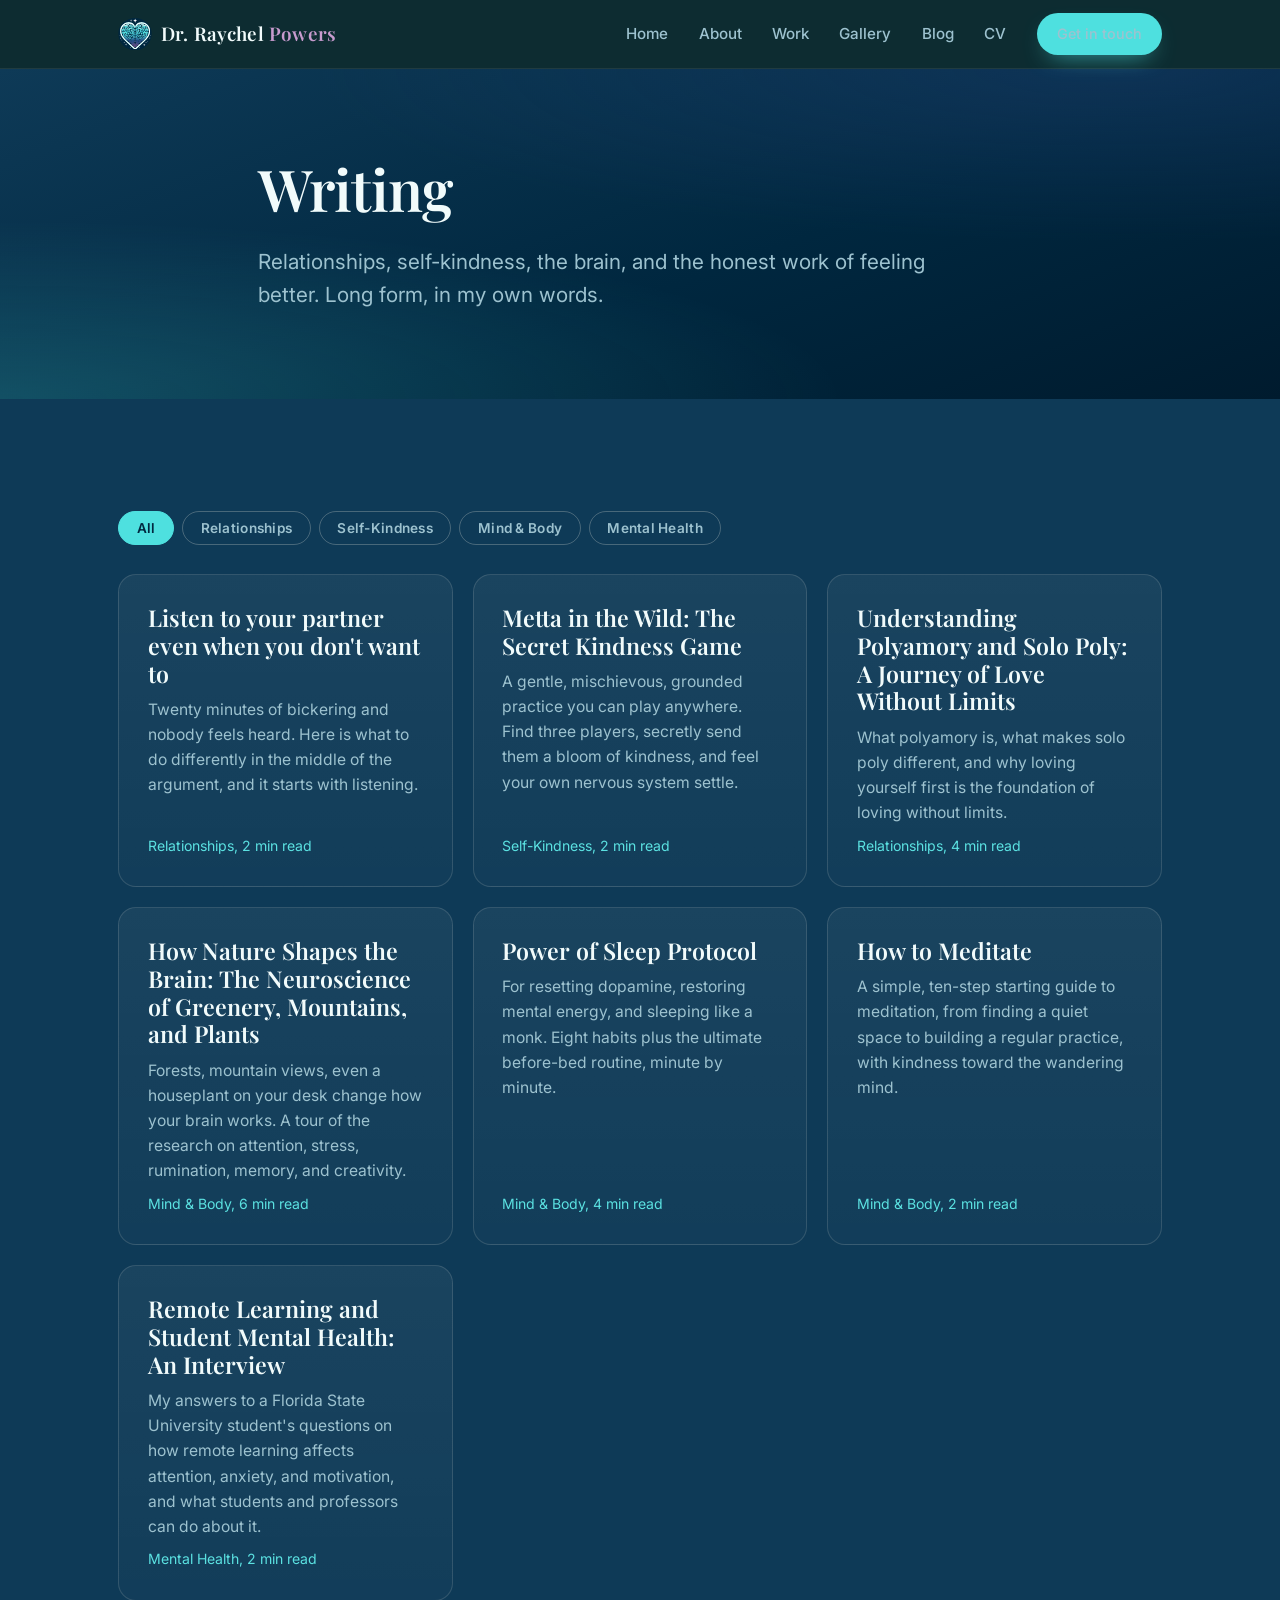
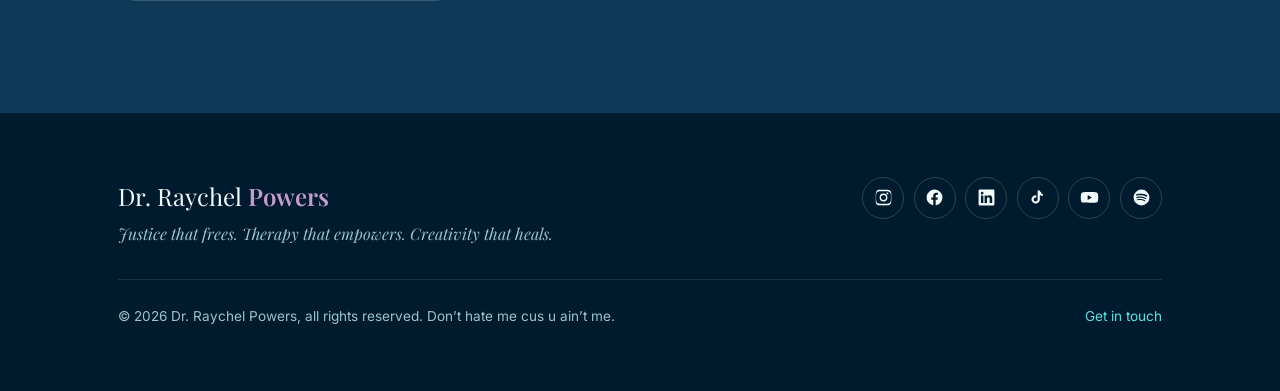
==== blog/index.html @ 09ba2dc1 "Add blog: 7 published posts, blog index, RSS feed, Markdown builder Posts are written in _content/bl" ====
<!DOCTYPE html>
<html lang="en">
<head>
  <meta charset="UTF-8" />
  <meta name="viewport" content="width=device-width, initial-scale=1" />
  <title>Writing | Dr. Raychel Powers</title>
  <meta name="description" content="Essays and practical guides on relationships, self-kindness, the brain, and mental health from licensed psychologist Dr. Raychel Powers." />
  <meta name="author" content="Dr. Raychel Powers" />
  <meta name="theme-color" content="#00273f" />
  <link rel="canonical" href="https://drpowers.org/blog/" />
  <link rel="icon" href="../assets/favicon-heart.svg" type="image/svg+xml" />
  <link rel="alternate" type="application/rss+xml" title="Dr. Raychel Powers, writing" href="https://drpowers.org/feed.xml" />

  <meta property="og:type" content="website" />
  <meta property="og:site_name" content="Dr. Raychel Powers" />
  <meta property="og:title" content="Writing | Dr. Raychel Powers" />
  <meta property="og:description" content="Essays and practical guides on relationships, self-kindness, the brain, and mental health from licensed psychologist Dr. Raychel Powers." />
  <meta property="og:url" content="https://drpowers.org/blog/" />
  <meta property="og:image" content="https://drpowers.org/assets/headshot-closeup.jpg" />
  <meta name="twitter:card" content="summary_large_image" />

  <link rel="preconnect" href="https://fonts.googleapis.com" />
  <link rel="preconnect" href="https://fonts.gstatic.com" crossorigin />
  <link href="https://fonts.googleapis.com/css2?family=Playfair+Display:ital,wght@0,400;0,500;0,600;0,700;1,400;1,500;1,600&family=Inter:wght@400;500;600;700&display=swap" rel="stylesheet" />
  <link rel="stylesheet" href="../css/style.css" />
</head>
<body>
  <a class="skip-link" href="#main">Skip to content</a>
  <header id="site-header" class="site-header" aria-label="Primary"></header>

  <main id="main">
    <section class="post-hero blog-hero">
      <div class="wrap post-hero__inner">
        <h1>Writing</h1>
        <p class="about-lead">Relationships, self-kindness, the brain, and the honest work of feeling better. Long form, in my own words.</p>
      </div>
    </section>

    <section class="blog blog-list">
      <div class="wrap">
        <div class="gal-filters blog-filters" role="group" aria-label="Filter by topic"><button class="chip" type="button" aria-pressed="true" data-cat="All">All</button><button class="chip" type="button" aria-pressed="false" data-cat="Relationships">Relationships</button><button class="chip" type="button" aria-pressed="false" data-cat="Self-Kindness">Self-Kindness</button><button class="chip" type="button" aria-pressed="false" data-cat="Mind &amp; Body">Mind &amp; Body</button><button class="chip" type="button" aria-pressed="false" data-cat="Mental Health">Mental Health</button></div>
        <div class="blog-grid">
          <a class="blog-card post-card" href="listen-to-your-partner/" data-cat="Relationships">
            <h3>Listen to your partner even when you don&#x27;t want to</h3>
            <p>Twenty minutes of bickering and nobody feels heard. Here is what to do differently in the middle of the argument, and it starts with listening.</p>
            <span class="post-card__meta">Relationships, 2 min read</span>
          </a>
          <a class="blog-card post-card" href="metta-in-the-wild/" data-cat="Self-Kindness">
            <h3>Metta in the Wild: The Secret Kindness Game</h3>
            <p>A gentle, mischievous, grounded practice you can play anywhere. Find three players, secretly send them a bloom of kindness, and feel your own nervous system settle.</p>
            <span class="post-card__meta">Self-Kindness, 2 min read</span>
          </a>
          <a class="blog-card post-card" href="solo-poly/" data-cat="Relationships">
            <h3>Understanding Polyamory and Solo Poly: A Journey of Love Without Limits</h3>
            <p>What polyamory is, what makes solo poly different, and why loving yourself first is the foundation of loving without limits.</p>
            <span class="post-card__meta">Relationships, 4 min read</span>
          </a>
          <a class="blog-card post-card" href="how-nature-shapes-the-brain/" data-cat="Mind &amp; Body">
            <h3>How Nature Shapes the Brain: The Neuroscience of Greenery, Mountains, and Plants</h3>
            <p>Forests, mountain views, even a houseplant on your desk change how your brain works. A tour of the research on attention, stress, rumination, memory, and creativity.</p>
            <span class="post-card__meta">Mind &amp; Body, 6 min read</span>
          </a>
          <a class="blog-card post-card" href="power-of-sleep-protocol/" data-cat="Mind &amp; Body">
            <h3>Power of Sleep Protocol</h3>
            <p>For resetting dopamine, restoring mental energy, and sleeping like a monk. Eight habits plus the ultimate before-bed routine, minute by minute.</p>
            <span class="post-card__meta">Mind &amp; Body, 4 min read</span>
          </a>
          <a class="blog-card post-card" href="how-to-meditate/" data-cat="Mind &amp; Body">
            <h3>How to Meditate</h3>
            <p>A simple, ten-step starting guide to meditation, from finding a quiet space to building a regular practice, with kindness toward the wandering mind.</p>
            <span class="post-card__meta">Mind &amp; Body, 2 min read</span>
          </a>
          <a class="blog-card post-card" href="remote-learning-student-mental-health/" data-cat="Mental Health">
            <h3>Remote Learning and Student Mental Health: An Interview</h3>
            <p>My answers to a Florida State University student&#x27;s questions on how remote learning affects attention, anxiety, and motivation, and what students and professors can do about it.</p>
            <span class="post-card__meta">Mental Health, 2 min read</span>
          </a>
        </div>
      </div>
    </section>
  </main>
  <script>
    (function () {
      var chips = document.querySelectorAll(".blog-filters .chip");
      var cards = document.querySelectorAll(".post-card");
      chips.forEach(function (c) {
        c.addEventListener("click", function () {
          chips.forEach(function (x) { x.setAttribute("aria-pressed", "false"); });
          c.setAttribute("aria-pressed", "true");
          var cat = c.getAttribute("data-cat");
          cards.forEach(function (card) {
            card.hidden = !(cat === "All" || card.getAttribute("data-cat") === cat);
          });
        });
      });
    })();
  </script>

  <footer id="site-footer" class="site-footer"></footer>
  <script src="../js/script.js"></script>
</body>
</html>
---- css/style.css ----
/* ============================================================
   Dr. Raychel Powers — drraychelpowers.com
   Palette: dusk over deep water (teal-charcoal + sunset gold + rebel coral)
   ============================================================ */

:root {
  /* Color — matched to the exact Dr Powers brain-heart logo palette */
  --ink:      #00273f;   /* deep navy — the logo badge                */
  --ink-2:    #0e3a57;   /* raised dark surface                       */
  --ink-3:    #001b2e;   /* deepest, for footer                       */
  --paper:    #eef4f5;   /* cool off-white — light sections           */
  --paper-2:  #e1ebed;   /* cool raised surface                       */
  --gold:     #4ee0df;   /* bright cyan — primary accent / CTA        */
  --gold-deep:#0a7fa7;   /* deep teal — hover                         */
  --coral:    #2b4a86;   /* logo mid-brain blue — secondary accent    */
  --sky:      #5be1e1;   /* light cyan — links / highlights on ink    */
  --purple:   #7d4d84;   /* logo purple — base of the brain gradient  */
  --purple-deep:#5e3a64;
  --brand-purple:#c79bce; /* lightened logo mauve for the "Powers" name accent */

  --text-light: #f1fbfb; /* on dark   */
  --text-dim:   #9dc2cf; /* muted on dark */
  --text-dark:  #00273f; /* on light  */
  --text-mute:  #4d6b76; /* muted on light */

  /* Type — professional editorial pairing */
  --display: "Playfair Display", Georgia, "Times New Roman", serif;
  --body: "Inter", system-ui, -apple-system, "Segoe UI", sans-serif;

  /* Space + shape */
  --wrap: 1140px;
  --gutter: clamp(1.25rem, 4vw, 3rem);
  --radius: 18px;
  --radius-sm: 11px;
  --shadow: 0 18px 50px -22px rgba(0, 18, 32, .55);
  --shadow-soft: 0 10px 30px -16px rgba(0, 18, 32, .4);

  --ease: cubic-bezier(.2, .7, .2, 1);
}

/* ---------- Reset / base ---------- */
*, *::before, *::after { box-sizing: border-box; }
html { scroll-behavior: smooth; -webkit-text-size-adjust: 100%; }
@media (prefers-reduced-motion: reduce) { html { scroll-behavior: auto; } }

body {
  margin: 0;
  font-family: var(--body);
  color: var(--text-dark);
  background: var(--ink);
  line-height: 1.6;
  -webkit-font-smoothing: antialiased;
  text-rendering: optimizeLegibility;
}

img, iframe { max-width: 100%; display: block; }
a { color: inherit; text-decoration: none; }

h1, h2, h3 {
  font-family: var(--display);
  font-weight: 600;
  line-height: 1.04;
  margin: 0;
  font-optical-sizing: auto;
}

.wrap { width: 100%; max-width: var(--wrap); margin-inline: auto; padding-inline: var(--gutter); }

.sr-only {
  position: absolute; width: 1px; height: 1px; padding: 0; margin: -1px;
  overflow: hidden; clip: rect(0,0,0,0); white-space: nowrap; border: 0;
}

.skip-link {
  position: absolute; left: 1rem; top: -3rem; z-index: 100;
  background: var(--gold); color: var(--ink); padding: .6rem 1rem;
  border-radius: 0 0 10px 10px; font-weight: 600; transition: top .2s var(--ease);
}
.skip-link:focus { top: 0; }

:focus-visible { outline: 3px solid var(--gold); outline-offset: 3px; border-radius: 4px; }

/* ---------- Shared bits ---------- */
.eyebrow {
  font-family: var(--body);
  text-transform: uppercase;
  letter-spacing: .22em;
  font-size: .72rem;
  font-weight: 600;
  color: var(--gold);
  margin: 0 0 1rem;
}
.eyebrow--dark { color: var(--gold-deep); }

.section-head { max-width: 640px; margin-bottom: clamp(2rem, 5vw, 3.5rem); }
.section-head h2 { font-size: clamp(2rem, 5vw, 3.1rem); }
.section-sub { color: var(--text-mute); font-size: 1.05rem; margin-top: 1rem; }
.section-sub a { color: var(--gold-deep); text-decoration: underline; text-underline-offset: 3px; }

.btn {
  display: inline-flex; align-items: center; justify-content: center; gap: .5rem;
  font-family: var(--body); font-weight: 600; font-size: 1rem;
  padding: .85rem 1.6rem; border-radius: 999px; cursor: pointer;
  border: 1.5px solid transparent; transition: transform .2s var(--ease), box-shadow .2s var(--ease), background .2s var(--ease), color .2s var(--ease);
  white-space: nowrap;
}
.btn--gold { background: var(--gold); color: var(--ink); box-shadow: 0 10px 24px -12px rgba(78,224,223,.8); }
.btn--gold:hover { background: #7debea; transform: translateY(-2px); }
.btn--ghost { background: transparent; color: var(--text-light); border-color: rgba(244,239,228,.35); }
.btn--ghost:hover { border-color: var(--text-light); transform: translateY(-2px); }

/* ---------- Header (injected) ---------- */
.site-header {
  position: sticky; top: 0; z-index: 50;
  backdrop-filter: blur(10px);
  background: rgba(2,32,49,.72);
  border-bottom: 1px solid rgba(244,239,228,.08);
  transition: background .3s var(--ease);
}
.nav { display: flex; align-items: center; justify-content: space-between; gap: 1.5rem; height: 68px; }
.brand { display: inline-flex; align-items: center; gap: .55rem; font-family: var(--display); font-weight: 600; font-size: 1.18rem; color: var(--text-light); letter-spacing: .01em; }
.brand__mark { width: 34px; height: 34px; flex: none; }
.brand b { color: var(--brand-purple); font-weight: 600; }

.nav__links { display: flex; align-items: center; gap: 1.9rem; list-style: none; margin: 0; padding: 0; }
.nav__links a { color: var(--text-dim); font-size: .95rem; font-weight: 500; transition: color .2s var(--ease); }
.nav__links a:hover { color: var(--text-light); }
.nav .btn { padding: .55rem 1.2rem; font-size: .9rem; }

.nav__toggle {
  display: none; background: none; border: 0; cursor: pointer; padding: .4rem;
  width: 44px; height: 44px;
}
.nav__toggle span { display: block; width: 24px; height: 2px; background: var(--text-light); margin: 5px auto; transition: transform .3s var(--ease), opacity .3s var(--ease); }
.nav__toggle[aria-expanded="true"] span:nth-child(1) { transform: translateY(7px) rotate(45deg); }
.nav__toggle[aria-expanded="true"] span:nth-child(2) { opacity: 0; }
.nav__toggle[aria-expanded="true"] span:nth-child(3) { transform: translateY(-7px) rotate(-45deg); }

/* ---------- Hero ---------- */
.hero {
  position: relative; overflow: hidden;
  background:
    radial-gradient(120% 90% at 78% 8%, rgba(43,74,134,.30), transparent 55%),
    radial-gradient(90% 70% at 50% 108%, rgba(125,77,132,.28), transparent 60%),
    radial-gradient(120% 80% at 10% 100%, rgba(78,224,223,.22), transparent 60%),
    linear-gradient(160deg, #0e3a57 0%, var(--ink) 55%, var(--ink-3) 100%);
  color: var(--text-light);
}
.hero__glow {
  position: absolute; inset: 0;
  background: radial-gradient(60% 50% at 50% -10%, rgba(91,225,225,.18), transparent 70%);
  pointer-events: none;
}

/* ---------- Sparkle (echoes the logo's little stars) ---------- */
.sparkles { position: absolute; inset: 0; pointer-events: none; overflow: hidden; z-index: 0; }
.sparkle {
  position: absolute; font-size: 13px; line-height: 1; opacity: 0;
  color: var(--sky); text-shadow: 0 0 8px rgba(91,225,225,.75);
  animation: twinkle 4.5s var(--ease) infinite;
  will-change: transform, opacity;
}
.sparkle--white { color: #fff; text-shadow: 0 0 9px rgba(255,255,255,.8); }
.sparkle--gold  { color: var(--gold); text-shadow: 0 0 8px rgba(78,224,223,.75); }
@keyframes twinkle {
  0%, 100% { opacity: 0; transform: scale(.5) rotate(0deg); }
  50%      { opacity: .95; transform: scale(1) rotate(15deg); }
}
.sparkle.s1  { top: 14%; left: 9%;  font-size: 16px; animation-delay: .0s;  }
.sparkle.s2  { top: 22%; left: 33%; font-size: 10px; animation-delay: 1.1s; }
.sparkle.s3  { top: 10%; left: 62%; font-size: 12px; animation-delay: 2.3s; }
.sparkle.s4  { top: 30%; left: 82%; font-size: 18px; animation-delay: .6s;  }
.sparkle.s5  { top: 52%; left: 5%;  font-size: 12px; animation-delay: 1.8s; }
.sparkle.s6  { top: 64%; left: 46%; font-size: 9px;  animation-delay: 3.0s; }
.sparkle.s7  { top: 46%; left: 92%; font-size: 11px; animation-delay: 2.6s; }
.sparkle.s8  { top: 78%; left: 24%; font-size: 14px; animation-delay: .9s;  }
.sparkle.s9  { top: 84%; left: 70%; font-size: 12px; animation-delay: 2.0s; }
.sparkle.s10 { top: 38%; left: 20%; font-size: 9px;  animation-delay: 3.6s; }
@media (prefers-reduced-motion: reduce) {
  .sparkle { animation: none; opacity: .55; }
}

.hero__inner {
  position: relative; z-index: 1; padding-block: clamp(3.8rem, 11vw, 7.5rem);
  display: grid; grid-template-columns: minmax(0,1.15fr) minmax(0,.85fr);
  gap: clamp(2rem, 6vw, 4.5rem); align-items: center;
}
.hero__portrait {
  width: 100%; max-width: 400px; height: auto; justify-self: center;
  aspect-ratio: 4 / 5; object-fit: cover; object-position: center 22%;
  border-radius: var(--radius); border: 3px solid rgba(255,255,255,.9);
  box-shadow: 0 26px 64px -26px rgba(0,0,0,.62);
}
.hero__logo { width: clamp(76px, 12vw, 104px); height: auto; margin: 0 0 1.4rem; filter: drop-shadow(0 12px 26px rgba(125,77,132,.35)); }
.hero__name {
  font-size: clamp(3.4rem, 12vw, 7.5rem);
  font-weight: 600; letter-spacing: -.02em; margin: .2rem 0 1.4rem;
}
.pw { color: var(--brand-purple); }
.hero__lead { max-width: 38ch; font-size: clamp(1.1rem, 2.4vw, 1.4rem); color: var(--text-dim); margin: 0 0 1.9rem; }

.creed {
  display: flex; flex-direction: column; gap: .15rem;
  font-family: var(--display); font-style: italic; font-weight: 500;
  font-size: clamp(1.35rem, 4vw, 2.3rem); line-height: 1.15; margin: 0 0 2.4rem;
}
.creed span:nth-child(1) { color: var(--sky); }
.creed span:nth-child(2) { color: var(--gold); }
.creed span:nth-child(3) { color: var(--brand-purple); }

.hero__cta { display: flex; flex-wrap: wrap; gap: .9rem; }
.hero__meta {
  margin-top: 2.6rem; font-size: .82rem; letter-spacing: .14em; text-transform: uppercase;
  color: var(--text-dim); opacity: .8;
}

/* ---------- Creed ticker ---------- */
.ticker {
  background: var(--gold); color: var(--ink);
  overflow: hidden; white-space: nowrap; border-block: 2px solid var(--ink);
}
.ticker__track {
  display: inline-flex; align-items: center; gap: 1.6rem;
  padding-block: .7rem; font-family: var(--display); font-style: italic;
  font-size: 1.15rem; font-weight: 500;
  animation: marquee 26s linear infinite;
}
.ticker__track .sun { font-style: normal; color: var(--coral); }
@keyframes marquee { from { transform: translateX(0); } to { transform: translateX(-50%); } }

/* ---------- What I do ---------- */
.work { background: var(--paper); color: var(--text-dark); padding-block: clamp(4rem, 9vw, 7rem); }
.grid {
  display: grid; gap: 1.25rem;
  grid-template-columns: repeat(auto-fit, minmax(280px, 1fr));
}
.grid--3 { grid-template-columns: repeat(auto-fit, minmax(260px, 1fr)); }

.card {
  display: flex; flex-direction: column; gap: .7rem;
  background: #fff; border: 1px solid rgba(27,42,40,.08);
  border-radius: var(--radius); padding: 1.7rem 1.6rem;
  box-shadow: var(--shadow-soft);
  transition: transform .25s var(--ease), box-shadow .25s var(--ease), border-color .25s var(--ease);
  position: relative; overflow: hidden;
}
.card::before {
  content: ""; position: absolute; left: 0; top: 0; bottom: 0; width: 4px;
  background: linear-gradient(var(--gold), var(--coral), var(--purple)); transform: scaleY(0); transform-origin: top;
  transition: transform .3s var(--ease);
}
.card:hover { transform: translateY(-5px); box-shadow: var(--shadow); border-color: rgba(27,42,40,.16); }
.card:hover::before { transform: scaleY(1); }
.card__tag {
  align-self: flex-start; font-size: .68rem; font-weight: 700; letter-spacing: .12em;
  text-transform: uppercase; color: var(--gold-deep);
  background: rgba(78,224,223,.14); padding: .3rem .65rem; border-radius: 999px;
}
.card h3 { font-size: 1.32rem; }
.card p { margin: 0; color: var(--text-mute); font-size: .98rem; flex: 1; }
.card__go { font-weight: 600; font-size: .9rem; color: var(--ink); margin-top: .3rem; }
.card:hover .card__go { color: var(--gold-deep); }

/* ---------- BE333 ---------- */
.be333 {
  background:
    radial-gradient(90% 120% at 90% 10%, rgba(43,74,134,.22), transparent 60%),
    var(--ink-2);
  color: var(--text-light); padding-block: clamp(4rem, 9vw, 7rem);
}
.be333__inner { display: grid; grid-template-columns: minmax(0,.9fr) minmax(0,1.1fr); gap: clamp(2rem,6vw,5rem); align-items: center; }
.be333__lockup { display: flex; align-items: center; justify-content: center; gap: .4rem; font-family: var(--display); }
.be333__digit {
  height: clamp(4.5rem, 16vw, 11rem); width: auto; display: block;
  filter: drop-shadow(0 8px 18px rgba(0,0,0,.28));
}
.be333__x { font-size: clamp(2.5rem, 8vw, 5rem); color: var(--sky); transform: translateY(-.35em); }
.be333__copy h2 { font-size: clamp(1.8rem, 4vw, 2.7rem); margin-bottom: 1rem; }
.be333__copy p { color: var(--text-dim); margin: 0 0 1.6rem; max-width: 48ch; }

/* ---------- Recommends ---------- */
.recommends { background: var(--paper-2); color: var(--text-dark); padding-block: clamp(4rem, 9vw, 7rem); }
.rec {
  display: flex; flex-direction: column; gap: .6rem;
  background: #fff; border-radius: var(--radius); padding: 1.6rem;
  border: 1px solid rgba(27,42,40,.08); box-shadow: var(--shadow-soft);
  transition: transform .25s var(--ease), box-shadow .25s var(--ease);
}
.rec:hover { transform: translateY(-5px); box-shadow: var(--shadow); }
.rec h3 { font-size: 1.25rem; }
.rec p { margin: 0; color: var(--text-mute); font-size: .96rem; flex: 1; }

/* ---------- Featured video ---------- */
.video { background: var(--ink); color: var(--text-light); padding-block: clamp(4rem, 9vw, 7rem); }
.video__inner { display: grid; grid-template-columns: minmax(0,1fr) minmax(0,1.3fr); gap: clamp(2rem,5vw,4rem); align-items: center; }
.video__copy h2 { font-size: clamp(1.8rem, 4vw, 2.7rem); margin-bottom: 1rem; }
.video__copy p { color: var(--text-dim); max-width: 44ch; }
.video__frame {
  position: relative; aspect-ratio: 16 / 9; border-radius: var(--radius);
  overflow: hidden; box-shadow: var(--shadow); border: 1px solid rgba(244,239,228,.12);
}
.video__frame iframe { position: absolute; inset: 0; width: 100%; height: 100%; border: 0; }

/* ---------- Intro (Meet Dr. Powers) ---------- */
.intro { background: var(--paper); color: var(--text-dark); padding-block: clamp(3.5rem, 8vw, 6rem); }
.intro__inner { display: grid; grid-template-columns: minmax(0,.85fr) minmax(0,1.15fr); gap: clamp(2rem,5vw,4rem); align-items: center; }
.intro__photo {
  width: 100%; height: auto; aspect-ratio: 4 / 5; object-fit: cover; object-position: center 30%;
  border-radius: var(--radius); border: 3px solid #fff; box-shadow: var(--shadow); display: block;
}
.intro__copy h2 { font-size: clamp(1.9rem, 4.2vw, 2.9rem); margin-bottom: 1rem; }
.intro__copy p { color: var(--text-mute); font-size: 1.06rem; max-width: 52ch; margin: 0 0 1.5rem; }

/* ---------- BE333 meditation illustration ---------- */
.be333__figure {
  margin: 0 0 clamp(2rem, 5vw, 3.4rem); border-radius: var(--radius); overflow: hidden;
  box-shadow: var(--shadow); border: 1px solid rgba(255,255,255,.12);
}
.be333__figure img { width: 100%; aspect-ratio: 2 / 1; object-fit: cover; object-position: center; display: block; }

/* ---------- Full-bleed portrait band ---------- */
.portrait-band {
  position: relative; min-height: clamp(340px, 52vw, 560px);
  background-image:
    linear-gradient(90deg, rgba(0,39,63,.72), rgba(0,39,63,.15) 45%, transparent 70%),
    linear-gradient(0deg, rgba(0,39,63,.6), transparent 42%),
    url("../assets/mountaindr.png");
  background-size: cover; background-position: center 32%;
  display: flex; align-items: flex-end; color: #fff;
}
.portrait-band__inner { padding-block: clamp(1.6rem, 4vw, 2.6rem); }
.portrait-band .eyebrow { color: #fff; margin: 0; text-shadow: 0 2px 12px rgba(0,18,32,.6); }
.portrait-band h2 {
  font-size: clamp(1.7rem, 4vw, 2.8rem); max-width: 18ch; margin: .5rem 0 0;
  text-shadow: 0 2px 16px rgba(0,18,32,.55);
}

/* ---------- Ecosystem ---------- */
.worlds { background: var(--paper); color: var(--text-dark); padding-block: clamp(4rem, 9vw, 7rem); }
.world {
  display: flex; flex-direction: column; gap: .55rem;
  border: 1px solid rgba(27,42,40,.12); border-radius: var(--radius); padding: 1.7rem;
  background: linear-gradient(180deg, #fff, var(--paper-2));
  transition: transform .25s var(--ease), box-shadow .25s var(--ease);
}
.world:hover { transform: translateY(-5px); box-shadow: var(--shadow); }
.world h3 { font-size: 1.3rem; }
.world p { margin: 0; color: var(--text-mute); font-size: .96rem; flex: 1; }

/* ---------- CV ---------- */
.cv { background: var(--ink-3); color: var(--text-light); padding-block: clamp(3rem, 7vw, 5rem); }
.cv__inner { display: flex; flex-wrap: wrap; align-items: center; justify-content: space-between; gap: 1.8rem; }
.cv__inner h2 { font-size: clamp(1.5rem, 3.4vw, 2.2rem); margin: .3rem 0; max-width: 22ch; }
.cv__inner p { color: var(--text-dim); margin: 0; }

/* ---------- Connect / subscribe ---------- */
.connect {
  background:
    radial-gradient(80% 120% at 15% 0%, rgba(78,224,223,.20), transparent 55%),
    radial-gradient(80% 120% at 100% 100%, rgba(43,74,134,.20), transparent 55%),
    var(--ink-2);
  color: var(--text-light); padding-block: clamp(4rem, 9vw, 7rem);
}
.connect__inner { display: grid; grid-template-columns: minmax(0,1fr) minmax(0,1fr); gap: clamp(2rem,5vw,4rem); align-items: center; }
.connect__copy h2 { font-size: clamp(2rem, 5vw, 3rem); margin-bottom: .8rem; }
.connect__copy p { color: var(--text-dim); margin: 0; max-width: 40ch; }
.connect__form { display: flex; flex-wrap: wrap; gap: .75rem; align-items: center; }
.connect__form input {
  flex: 1 1 240px; min-width: 0; font-family: var(--body); font-size: 1rem;
  padding: .85rem 1.1rem; border-radius: 999px; border: 1.5px solid rgba(244,239,228,.25);
  background: rgba(255,255,255,.06); color: var(--text-light);
}
.connect__form input::placeholder { color: var(--text-dim); }
.connect__form input:focus { outline: none; border-color: var(--gold); background: rgba(255,255,255,.1); }
.form-status { flex-basis: 100%; margin: .4rem 0 0; font-size: .9rem; color: var(--sky); min-height: 1.2em; }
.form-status.error { color: #ffb4c4; }

/* ---------- Footer (injected) ---------- */
.site-footer { background: var(--ink-3); color: var(--text-dim); padding-block: clamp(2.8rem, 6vw, 4rem); }
.foot { display: grid; gap: 2rem; }
.foot__top { display: flex; flex-wrap: wrap; justify-content: space-between; gap: 1.5rem; align-items: flex-start; }
.foot__brand { font-family: var(--display); font-size: 1.5rem; color: var(--text-light); }
.foot__brand b { color: var(--brand-purple); font-weight: 600; }
.foot__tag { margin: .4rem 0 0; font-style: italic; font-family: var(--display); color: var(--text-dim); }
.social { display: flex; flex-wrap: wrap; gap: .6rem; }
.social a {
  display: inline-flex; align-items: center; justify-content: center;
  width: 42px; height: 42px; border-radius: 50%;
  border: 1px solid rgba(244,239,228,.18); color: var(--text-light);
  transition: background .2s var(--ease), border-color .2s var(--ease), transform .2s var(--ease);
}
.social a:hover { background: var(--gold); color: var(--ink); border-color: var(--gold); transform: translateY(-3px); }
.social svg { width: 19px; height: 19px; fill: currentColor; }
.foot__bottom { display: flex; flex-wrap: wrap; justify-content: space-between; gap: .8rem; padding-top: 1.6rem; border-top: 1px solid rgba(244,239,228,.1); font-size: .85rem; }
.foot__bottom a { color: var(--sky); }

/* ---------- Reveal animation ---------- */
.reveal { opacity: 0; transform: translateY(22px); transition: opacity .7s var(--ease), transform .7s var(--ease); }
.reveal.in { opacity: 1; transform: none; }

/* ---------- Responsive ---------- */
@media (max-width: 860px) {
  .be333__inner, .video__inner, .connect__inner, .intro__inner, .hero__inner { grid-template-columns: 1fr; }
  .intro__photo { max-width: 420px; }
  .hero__portrait { order: -1; max-width: 300px; margin-bottom: .5rem; }
  .be333__lockup { order: -1; }
  .nav__toggle { display: block; }
  .nav__links {
    position: absolute; top: 68px; left: 0; right: 0;
    flex-direction: column; align-items: stretch; gap: 0;
    background: var(--ink-2); padding: .5rem var(--gutter) 1.4rem;
    border-bottom: 1px solid rgba(244,239,228,.1);
    clip-path: inset(0 0 100% 0); transition: clip-path .35s var(--ease);
  }
  .nav__links.open { clip-path: inset(0 0 0 0); }
  .nav__links li { border-bottom: 1px solid rgba(244,239,228,.07); }
  .nav__links a { display: block; padding: 1rem .2rem; color: var(--text-light); }
  .nav__links .btn { margin-top: 1rem; }
  .cv__inner { flex-direction: column; align-items: flex-start; }
}

@media (prefers-reduced-motion: reduce) {
  .reveal { opacity: 1; transform: none; transition: none; }
  .ticker__track { animation: none; }
  .btn:hover, .card:hover, .rec:hover, .world:hover, .social a:hover { transform: none; }
}

/* ============================================================
   CV PAGE
   ============================================================ */
.cv-hero {
  background:
    radial-gradient(110% 90% at 85% 0%, rgba(43,74,134,.28), transparent 55%),
    radial-gradient(110% 90% at 0% 100%, rgba(78,224,223,.20), transparent 60%),
    linear-gradient(160deg, #0e3a57 0%, var(--ink) 60%, var(--ink-3) 100%);
  color: var(--text-light);
}
.cv-hero__inner { padding-block: clamp(3rem, 8vw, 5rem); }
.cv-hero h1 { font-size: clamp(2.6rem, 7vw, 4.4rem); letter-spacing: -.02em; }
.cv-hero .role { font-family: var(--display); font-style: italic; font-size: clamp(1.1rem,2.6vw,1.5rem); color: var(--sky); margin: .5rem 0 1.6rem; }
.cv-contact { display: flex; flex-wrap: wrap; gap: .5rem 1.6rem; font-size: .95rem; color: var(--text-dim); margin: 0 0 1.8rem; list-style: none; padding: 0; }
.cv-contact a { color: var(--text-dim); text-decoration: underline; text-underline-offset: 3px; }
.cv-contact a:hover { color: var(--gold); }

.cv-body { background: var(--paper); color: var(--text-dark); padding-block: clamp(3rem, 7vw, 5.5rem); }
.cv-section { max-width: 880px; margin: 0 auto; padding-bottom: clamp(2.2rem, 5vw, 3.4rem); }
.cv-section + .cv-section { border-top: 1px solid rgba(27,42,40,.12); padding-top: clamp(2.2rem, 5vw, 3.4rem); }
.cv-section > h2 {
  font-size: 1.5rem; letter-spacing: .02em; margin-bottom: 1.4rem;
  display: flex; align-items: baseline; gap: .7rem;
}
.cv-section > h2::before { content: ""; width: 26px; height: 3px; background: linear-gradient(90deg, var(--gold), var(--coral), var(--purple)); border-radius: 2px; }

.lic-grid { display: grid; gap: 1rem; grid-template-columns: repeat(auto-fit, minmax(240px,1fr)); }
.lic { background:#fff; border:1px solid rgba(27,42,40,.1); border-radius: var(--radius-sm); padding:1.1rem 1.3rem; box-shadow: var(--shadow-soft); }
.lic h3 { font-family: var(--body); font-size: 1.02rem; font-weight: 700; margin:0 0 .3rem; }
.lic p { margin:.15rem 0; font-size:.9rem; color: var(--text-mute); }

.edu { margin-bottom: 1.4rem; }
.edu:last-child { margin-bottom: 0; }
.edu h3 { font-family: var(--body); font-size: 1.08rem; font-weight: 700; margin: 0 0 .15rem; }
.edu .meta { color: var(--text-mute); font-size: .92rem; margin: 0 0 .4rem; }
.edu ul { margin: .3rem 0 0; padding-left: 1.1rem; }
.edu li { font-size: .94rem; color: var(--text-dark); margin: .15rem 0; }

.xp { position: relative; padding-left: 1.5rem; }
.xp::before { content:""; position:absolute; left:5px; top:.4rem; bottom:.4rem; width:2px; background: linear-gradient(var(--gold), var(--coral), var(--purple)); opacity:.4; }
.job { position: relative; padding-bottom: 1.7rem; }
.job:last-child { padding-bottom: 0; }
.job::before { content:""; position:absolute; left:-1.5rem; top:.45rem; width:12px; height:12px; border-radius:50%; background: var(--gold); border:2px solid var(--paper); transform: translateX(-1px); }
.job__head { display:flex; flex-wrap:wrap; justify-content:space-between; gap:.2rem 1rem; align-items:baseline; }
.job__org { font-family: var(--body); font-size: 1.08rem; font-weight: 700; margin:0; }
.job__when { font-size:.82rem; color: var(--text-mute); letter-spacing:.03em; white-space:nowrap; }
.job__role { font-style: italic; color: var(--gold-deep); font-size:.95rem; margin:.1rem 0 .2rem; }
.job__sup { font-size:.85rem; color: var(--text-mute); margin:0 0 .5rem; }
.job ul { margin:.4rem 0 0; padding-left:1.1rem; }
.job li { font-size:.93rem; color: var(--text-dark); margin:.2rem 0; }

.simple h3 { font-family: var(--body); font-size:1.02rem; font-weight:700; margin: 1rem 0 .1rem; }
.simple h3:first-child { margin-top: 0; }
.simple .meta { color: var(--text-mute); font-size:.9rem; margin:0 0 .3rem; }
.simple ul { margin:.3rem 0 0; padding-left:1.1rem; }
.simple li { font-size:.93rem; margin:.2rem 0; }
.simple p { font-size:.94rem; margin:.3rem 0; }

.refs-note { font-size:.98rem; color: var(--text-mute); }
.cv-actions { display:flex; flex-wrap:wrap; gap:.8rem; }

@media print {
  .site-header, .site-footer, .cv-actions, .skip-link { display:none !important; }
  body { background:#fff; }
  .cv-hero { background:#fff; color:#000; }
  .cv-hero .role { color:#444; }
  .cv-contact, .cv-contact a { color:#333; }
}

/* ============================================================
   ABOUT PAGE
   ============================================================ */
.about-hero {
  background:
    radial-gradient(115% 95% at 88% 0%, rgba(43,74,134,.30), transparent 55%),
    radial-gradient(110% 90% at 0% 100%, rgba(78,224,223,.20), transparent 60%),
    linear-gradient(160deg, #0e3a57 0%, var(--ink) 58%, var(--ink-3) 100%);
  color: var(--text-light);
}
.about-hero__inner { padding-block: clamp(3.5rem, 10vw, 6rem); max-width: 880px; }
.about-hero h1 { font-size: clamp(2.4rem, 6.5vw, 4.2rem); letter-spacing: -.02em; }
.about-hero h1 .sub { display:block; font-style: italic; font-weight: 400; font-size: clamp(1.1rem, 3vw, 1.7rem); color: var(--coral); margin-top: .6rem; letter-spacing: 0; }
.about-lead { font-size: clamp(1.05rem, 2.2vw, 1.3rem); color: var(--text-dim); max-width: 56ch; margin: 1.6rem 0 0; }

/* Early-life stanza */
.life { list-style: none; margin: 0; padding: 0 0 0 1.4rem; border-left: 3px solid; border-image: linear-gradient(var(--gold), var(--coral), var(--purple)) 1; }
.life li {
  font-family: var(--display); font-size: clamp(1.15rem, 2.6vw, 1.5rem);
  line-height: 1.5; color: var(--text-dark); margin: .1rem 0;
}
.life li:nth-child(odd) { color: var(--gold-deep); }

/* Story prose */
.story p { font-size: 1.04rem; line-height: 1.75; color: var(--text-dark); margin: 0 0 1.15rem; max-width: 64ch; }
.story p:last-child { margin-bottom: 0; }
.story strong { color: var(--ink); }

/* Portraits + figures */
.bio-portrait {
  float: right; width: clamp(190px, 34%, 300px); margin: .2rem 0 1.1rem 1.6rem;
  border-radius: var(--radius); box-shadow: var(--shadow);
  border: 3px solid #fff; aspect-ratio: 1 / 1; object-fit: cover; object-position: center top;
}
.figure { margin: 1.8rem 0 0; max-width: 640px; }
.figure img { width: 100%; height: auto; border-radius: var(--radius); box-shadow: var(--shadow-soft); display: block; }
.figure figcaption { margin-top: .6rem; font-size: .9rem; color: var(--text-mute); font-style: italic; }
@media (max-width: 600px) {
  .bio-portrait { float: none; width: 100%; max-width: 320px; margin: 0 0 1.2rem; }
}

/* Manifesto */
.cause { display: grid; grid-template-columns: auto 1fr; gap: 1.1rem 1.4rem; align-items: start; padding: 1.4rem 0; }
.cause + .cause { border-top: 1px solid rgba(27,42,40,.1); }
.cause__n {
  font-family: var(--display); font-weight: 600; line-height: .9;
  font-size: clamp(2.4rem, 6vw, 3.4rem);
  background: linear-gradient(150deg, var(--gold), var(--coral) 55%, var(--purple));
  -webkit-background-clip: text; background-clip: text; color: transparent;
}
.cause__body h3 { font-family: var(--body); font-size: 1.18rem; font-weight: 700; margin: .2rem 0 .4rem; }
.cause__body p { margin: 0; color: var(--text-mute); font-size: .99rem; line-height: 1.65; }

/* Pull quote / signature */
.about-quote {
  font-family: var(--display); font-style: italic; font-weight: 500;
  font-size: clamp(1.4rem, 4vw, 2.2rem); line-height: 1.3; color: var(--ink);
  max-width: 22ch; margin: 0;
}
.about-quote .mark { color: var(--coral); }

/* ============================================================
   GALLERY PAGE
   ============================================================ */
.gal-hero {
  background:
    radial-gradient(115% 95% at 12% 0%, rgba(78,224,223,.26), transparent 55%),
    radial-gradient(110% 90% at 100% 100%, rgba(43,74,134,.24), transparent 60%),
    linear-gradient(160deg, #0e3a57 0%, var(--ink) 58%, var(--ink-3) 100%);
  color: var(--text-light);
}
.gal-hero__inner { padding-block: clamp(3rem, 8vw, 5rem); max-width: 880px; }
.gal-hero h1 { font-size: clamp(2.6rem, 7vw, 4.2rem); letter-spacing: -.02em; }
.gal-hero p { color: var(--text-dim); font-size: clamp(1.05rem,2.2vw,1.25rem); max-width: 52ch; margin: 1.2rem 0 0; }

.gal-body { background: var(--paper); color: var(--text-dark); padding-block: clamp(2.5rem, 6vw, 4rem); }

/* Filter chips */
.gal-filters { display: flex; flex-wrap: wrap; gap: .5rem; margin-bottom: 1.8rem; }
.chip {
  font-family: var(--body); font-size: .85rem; font-weight: 600; letter-spacing: .02em;
  padding: .5rem 1.1rem; border-radius: 999px; cursor: pointer;
  background: #fff; color: var(--text-mute); border: 1.5px solid rgba(27,42,40,.14);
  transition: all .2s var(--ease);
}
.chip:hover { border-color: var(--gold); color: var(--ink); }
.chip[aria-pressed="true"] { background: var(--ink); color: var(--text-light); border-color: var(--ink); }

/* Masonry grid */
.gal-grid { columns: 3 240px; column-gap: 1rem; }
.gal-item {
  break-inside: avoid; margin: 0 0 1rem; position: relative; cursor: pointer;
  border-radius: var(--radius-sm); overflow: hidden; background: var(--paper-2);
  box-shadow: var(--shadow-soft); transition: transform .25s var(--ease), box-shadow .25s var(--ease);
  display: block; width: 100%; border: 0; padding: 0; text-align: left;
}
.gal-item:hover { transform: translateY(-4px); box-shadow: var(--shadow); }
.gal-item img { width: 100%; height: auto; display: block; }
.gal-item figcaption {
  position: absolute; left: 0; right: 0; bottom: 0;
  padding: 1.4rem .9rem .8rem; color: #fff; font-size: .9rem; font-weight: 500;
  background: linear-gradient(transparent, rgba(0,18,32,.82));
  opacity: 0; transform: translateY(8px); transition: opacity .25s var(--ease), transform .25s var(--ease);
}
.gal-item:hover figcaption, .gal-item:focus-visible figcaption { opacity: 1; transform: none; }

/* Missing-image placeholder */
.gal-item.ph { aspect-ratio: 4 / 5; }
.gal-item.ph .phbox {
  position: absolute; inset: 0; display: flex; flex-direction: column; gap: .5rem;
  align-items: center; justify-content: center; text-align: center; padding: 1rem;
  background: linear-gradient(150deg, rgba(78,224,223,.18), rgba(43,74,134,.16)), var(--ink-2);
  color: var(--text-dim);
}
.gal-item.ph .phbox svg { width: 30px; height: 30px; opacity: .7; }
.gal-item.ph .phbox span { font-size: .8rem; letter-spacing: .04em; }

.gal-empty { text-align: center; color: var(--text-mute); padding: 3rem 1rem; }

/* Lightbox */
.lb { position: fixed; inset: 0; z-index: 200; display: none; align-items: center; justify-content: center;
  background: rgba(0,16,28,.92); padding: clamp(1rem,4vw,3rem); }
.lb.open { display: flex; }
.lb__img { max-width: 100%; max-height: 82vh; border-radius: 10px; box-shadow: 0 30px 80px -20px rgba(0,0,0,.7); }
.lb__cap { position: absolute; bottom: clamp(1rem,3vw,2rem); left: 0; right: 0; text-align: center; color: var(--text-light); font-size: .95rem; padding: 0 1rem; }
.lb__btn {
  position: absolute; background: rgba(255,255,255,.1); border: 1px solid rgba(255,255,255,.2);
  color: #fff; width: 50px; height: 50px; border-radius: 50%; cursor: pointer; font-size: 1.4rem;
  display: flex; align-items: center; justify-content: center; transition: background .2s var(--ease);
}
.lb__btn:hover { background: var(--gold); color: var(--ink); border-color: var(--gold); }
.lb__close { top: clamp(1rem,3vw,2rem); right: clamp(1rem,3vw,2rem); }
.lb__prev { left: clamp(.5rem,2vw,1.5rem); top: 50%; transform: translateY(-50%); }
.lb__next { right: clamp(.5rem,2vw,1.5rem); top: 50%; transform: translateY(-50%); }

@media (max-width: 560px) { .gal-grid { columns: 2 150px; } .lb__prev, .lb__next { width: 42px; height: 42px; } }

/* ============================================================
   BLOG SECTION (homepage)
   ============================================================ */
.blog { background: var(--ink-2); color: var(--text-light); padding-block: clamp(4rem, 9vw, 7rem); }
.blog .section-head h2, .blog .eyebrow { color: var(--text-light); }
.blog .eyebrow { color: var(--gold); }
.blog .section-sub { color: var(--text-dim); }
.blog-grid { display: grid; gap: 1.25rem; grid-template-columns: repeat(auto-fit, minmax(280px,1fr)); }
.blog-card {
  display: flex; flex-direction: column; gap: .6rem; padding: 1.8rem;
  border-radius: var(--radius); border: 1px solid rgba(244,239,228,.14);
  background: linear-gradient(180deg, rgba(255,255,255,.05), rgba(255,255,255,.02));
  transition: transform .25s var(--ease), border-color .25s var(--ease);
}
.blog-card:hover { transform: translateY(-5px); border-color: var(--gold); }
.blog-card__tag { font-size:.68rem; font-weight:700; letter-spacing:.12em; text-transform:uppercase; color: var(--gold); }
.blog-card h3 { font-size: 1.45rem; }
.blog-card p { margin: 0; color: var(--text-dim); font-size: .98rem; flex: 1; }
.blog-card .card__go { color: var(--sky); }
.blog-card:hover .card__go { color: var(--gold); }

/* ============================================================
   BLOG (blog/ and blog/<post>/)
   ============================================================ */
.post-hero {
  background:
    radial-gradient(115% 95% at 88% 0%, rgba(43,74,134,.30), transparent 55%),
    radial-gradient(110% 90% at 0% 100%, rgba(78,224,223,.20), transparent 60%),
    linear-gradient(160deg, #0e3a57 0%, var(--ink) 58%, var(--ink-3) 100%);
  color: var(--text-light);
}
.post-hero__inner { padding-block: clamp(3rem, 9vw, 5.5rem); max-width: 860px; }
.post-hero h1 { font-size: clamp(2.1rem, 5.6vw, 3.6rem); letter-spacing: -.015em; line-height: 1.08; }
.post-back { display: inline-block; color: var(--sky); font-size: .95rem; margin-bottom: 1.4rem; }
.post-back:hover { color: var(--gold); }
.post-meta { display: flex; flex-wrap: wrap; gap: .4rem 1.2rem; margin: 1.4rem 0 0; color: var(--text-dim); font-size: .95rem; }
.post-meta span + span::before { content: "\00B7"; margin-right: 1.2rem; color: var(--gold); }

.post-body { background: var(--paper); color: var(--text-dark); padding-block: clamp(2.5rem, 7vw, 4.5rem); }
.prose { max-width: 720px; font-size: 1.12rem; line-height: 1.75; }
.prose > *:first-child { margin-top: 0; }
.prose p, .prose ul, .prose ol, .prose blockquote, .prose table { margin: 0 0 1.25rem; }
.prose h2 { font-size: clamp(1.5rem, 3.4vw, 2rem); margin: 2.4rem 0 .8rem; line-height: 1.2; }
.prose h3 { font-size: clamp(1.2rem, 2.6vw, 1.45rem); margin: 1.9rem 0 .6rem; line-height: 1.25; }
.prose ul, .prose ol { padding-left: 1.3rem; }
.prose li { margin-bottom: .45rem; }
.prose a { color: var(--gold-deep); text-decoration: underline; text-underline-offset: 3px; word-break: break-word; }
.prose strong { color: var(--ink); }
.prose blockquote { border-left: 3px solid var(--gold-deep); padding: .2rem 0 .2rem 1.2rem; font-family: var(--display); font-style: italic; font-size: 1.25rem; color: var(--ink-2); }
.prose table { width: 100%; border-collapse: collapse; font-size: 1rem; display: block; overflow-x: auto; }
.prose th, .prose td { text-align: left; padding: .6rem .8rem; border-bottom: 1px solid rgba(0,39,63,.14); vertical-align: top; }
.prose th { font-weight: 600; }
.prose hr { border: 0; border-top: 1px solid rgba(0,39,63,.14); margin: 2.4rem 0; }
.post-note { margin-top: 2.8rem; padding: 1.1rem 1.3rem; background: var(--paper-2); border-radius: var(--radius-sm); font-size: .92rem; line-height: 1.6; color: var(--text-mute); }

.post-more { background: var(--ink-2); color: var(--text-light); padding-block: clamp(3rem, 8vw, 5rem); }
.post-more h2 { font-size: clamp(1.6rem, 4vw, 2.2rem); margin-bottom: 1.6rem; }
.post-more__grid { display: grid; gap: 1rem; grid-template-columns: repeat(auto-fit, minmax(240px, 1fr)); }
.post-more__item { display: flex; flex-direction: column; gap: .6rem; padding: 1.3rem; border-radius: var(--radius); border: 1px solid rgba(244,239,228,.12); background: rgba(255,255,255,.03); transition: border-color .2s var(--ease), transform .2s var(--ease); }
.post-more__item:hover { border-color: var(--gold); transform: translateY(-3px); }
.post-more__item h3 { font-size: 1.2rem; line-height: 1.25; }
.post-more__item span { color: var(--text-dim); font-size: .9rem; }
.post-more__all { margin: 2rem 0 0; }

.blog-list .blog-filters .chip { color: var(--text-dim); border-color: rgba(244,239,228,.25); background: transparent; }
.blog-list .blog-filters .chip:hover { color: var(--text-light); border-color: var(--gold); }
.blog-list .blog-filters .chip[aria-pressed="true"] { background: var(--gold); color: var(--ink); border-color: var(--gold); }
.post-card h3 { line-height: 1.2; }
.post-card__meta { color: var(--sky); font-size: .88rem; }
.post-card[hidden] { display: none; }

@media (max-width: 600px) {
  .prose { font-size: 1.05rem; }
  .post-meta span + span::before { margin-right: .6rem; }
  .post-meta { gap: .3rem .6rem; }
}
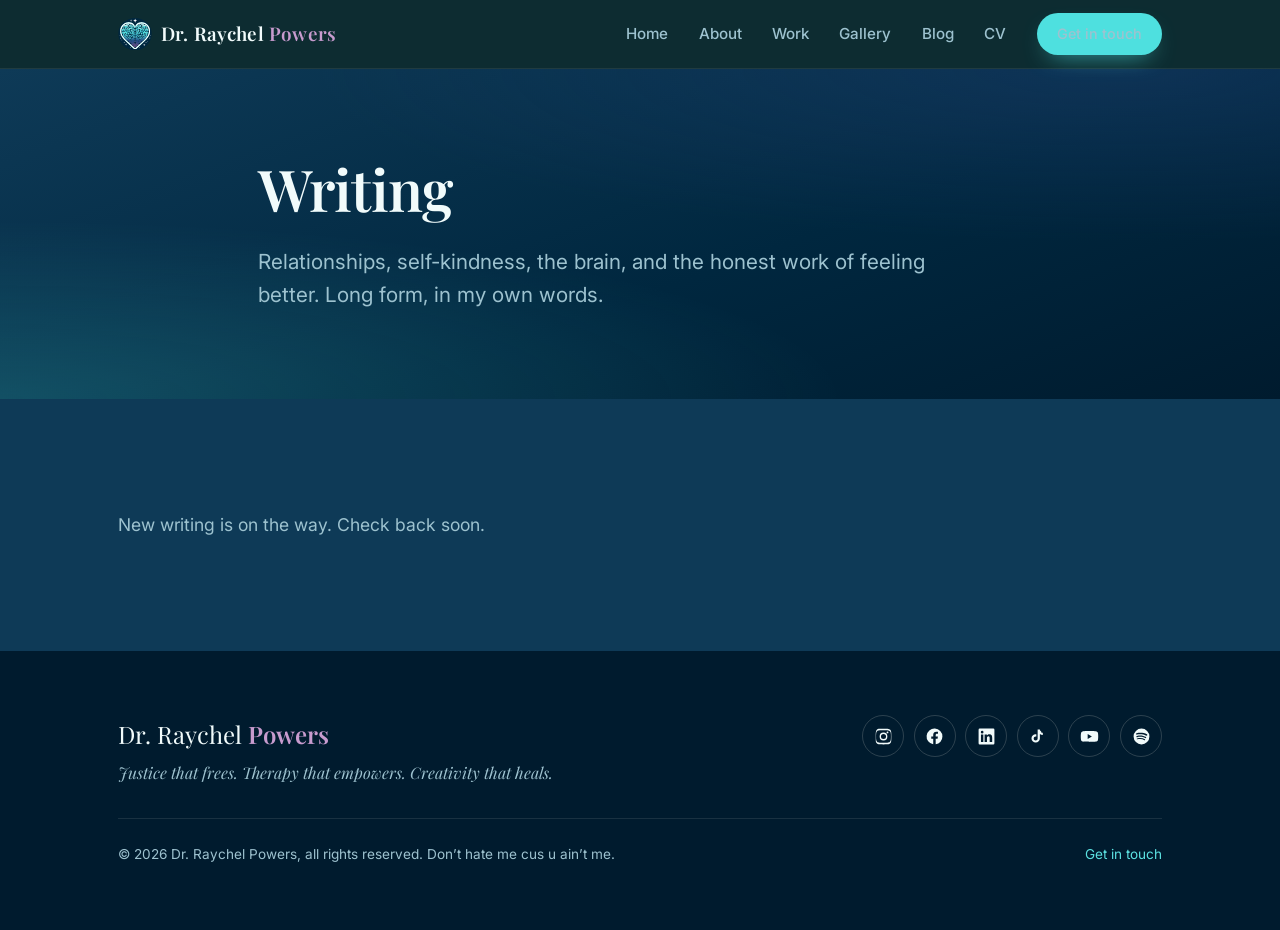
==== commit 99ba1c66: "Rewrite the 7 posts in a consistent voice as drafts, add voice guide New titles and slugs, fact fixe" ====
--- a/blog/index.html
+++ b/blog/index.html
@@ -38,44 +38,8 @@
 
     <section class="blog blog-list">
       <div class="wrap">
-        <div class="gal-filters blog-filters" role="group" aria-label="Filter by topic"><button class="chip" type="button" aria-pressed="true" data-cat="All">All</button><button class="chip" type="button" aria-pressed="false" data-cat="Relationships">Relationships</button><button class="chip" type="button" aria-pressed="false" data-cat="Self-Kindness">Self-Kindness</button><button class="chip" type="button" aria-pressed="false" data-cat="Mind &amp; Body">Mind &amp; Body</button><button class="chip" type="button" aria-pressed="false" data-cat="Mental Health">Mental Health</button></div>
-        <div class="blog-grid">
-          <a class="blog-card post-card" href="listen-to-your-partner/" data-cat="Relationships">
-            <h3>Listen to your partner even when you don&#x27;t want to</h3>
-            <p>Twenty minutes of bickering and nobody feels heard. Here is what to do differently in the middle of the argument, and it starts with listening.</p>
-            <span class="post-card__meta">Relationships, 2 min read</span>
-          </a>
-          <a class="blog-card post-card" href="metta-in-the-wild/" data-cat="Self-Kindness">
-            <h3>Metta in the Wild: The Secret Kindness Game</h3>
-            <p>A gentle, mischievous, grounded practice you can play anywhere. Find three players, secretly send them a bloom of kindness, and feel your own nervous system settle.</p>
-            <span class="post-card__meta">Self-Kindness, 2 min read</span>
-          </a>
-          <a class="blog-card post-card" href="solo-poly/" data-cat="Relationships">
-            <h3>Understanding Polyamory and Solo Poly: A Journey of Love Without Limits</h3>
-            <p>What polyamory is, what makes solo poly different, and why loving yourself first is the foundation of loving without limits.</p>
-            <span class="post-card__meta">Relationships, 4 min read</span>
-          </a>
-          <a class="blog-card post-card" href="how-nature-shapes-the-brain/" data-cat="Mind &amp; Body">
-            <h3>How Nature Shapes the Brain: The Neuroscience of Greenery, Mountains, and Plants</h3>
-            <p>Forests, mountain views, even a houseplant on your desk change how your brain works. A tour of the research on attention, stress, rumination, memory, and creativity.</p>
-            <span class="post-card__meta">Mind &amp; Body, 6 min read</span>
-          </a>
-          <a class="blog-card post-card" href="power-of-sleep-protocol/" data-cat="Mind &amp; Body">
-            <h3>Power of Sleep Protocol</h3>
-            <p>For resetting dopamine, restoring mental energy, and sleeping like a monk. Eight habits plus the ultimate before-bed routine, minute by minute.</p>
-            <span class="post-card__meta">Mind &amp; Body, 4 min read</span>
-          </a>
-          <a class="blog-card post-card" href="how-to-meditate/" data-cat="Mind &amp; Body">
-            <h3>How to Meditate</h3>
-            <p>A simple, ten-step starting guide to meditation, from finding a quiet space to building a regular practice, with kindness toward the wandering mind.</p>
-            <span class="post-card__meta">Mind &amp; Body, 2 min read</span>
-          </a>
-          <a class="blog-card post-card" href="remote-learning-student-mental-health/" data-cat="Mental Health">
-            <h3>Remote Learning and Student Mental Health: An Interview</h3>
-            <p>My answers to a Florida State University student&#x27;s questions on how remote learning affects attention, anxiety, and motivation, and what students and professors can do about it.</p>
-            <span class="post-card__meta">Mental Health, 2 min read</span>
-          </a>
-        </div>
+        
+        <p class="blog-empty">New writing is on the way. Check back soon.</p>
       </div>
     </section>
   </main>
--- a/css/style.css
+++ b/css/style.css
@@ -707,3 +707,4 @@
   .post-meta span + span::before { margin-right: .6rem; }
   .post-meta { gap: .3rem .6rem; }
 }
+.blog-empty { color: var(--text-dim); font-size: 1.1rem; margin: 0; }
